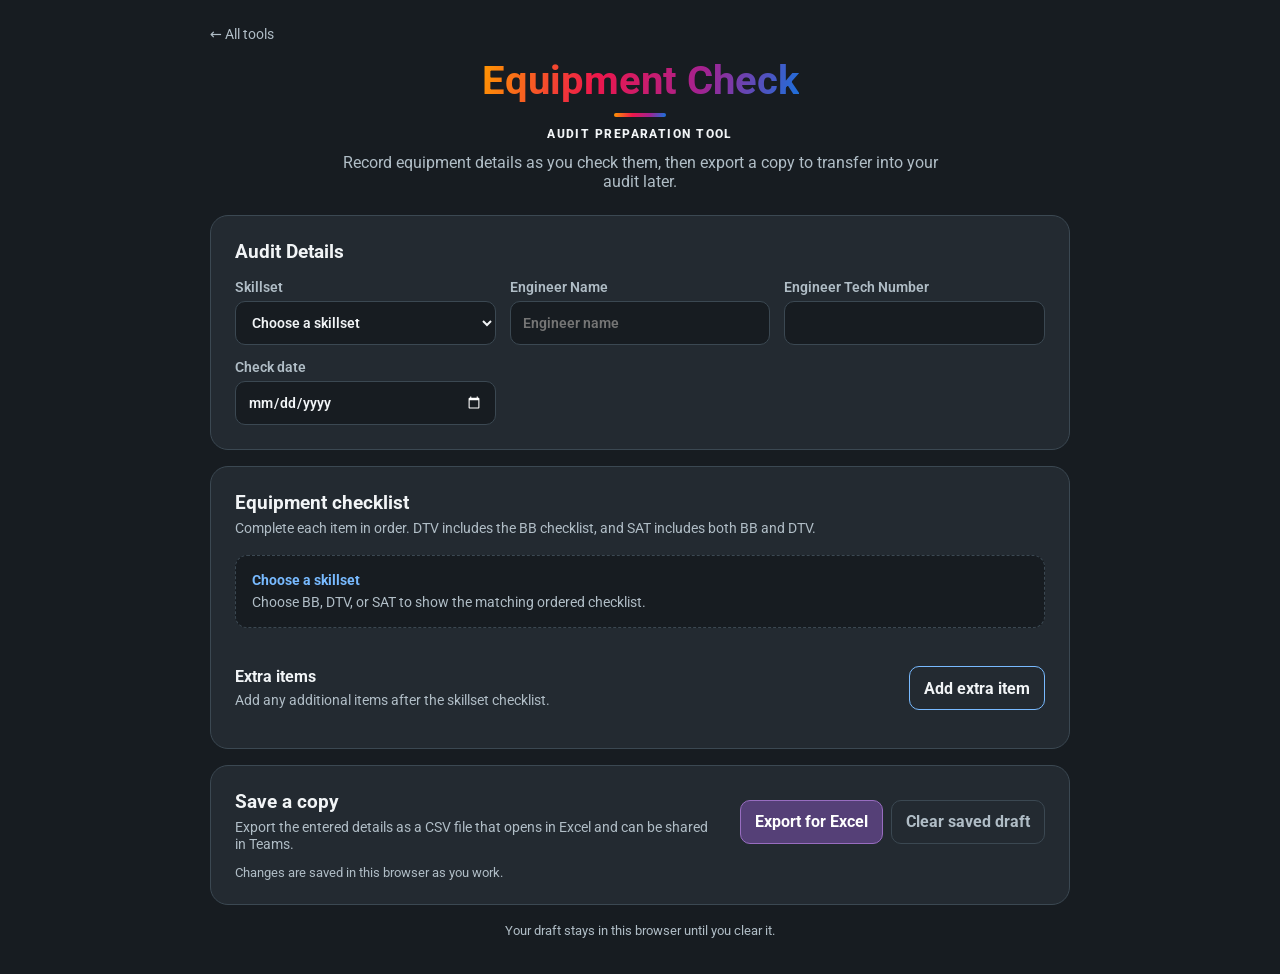
==== equipment-check/index.html @ 550df379 "box update and style update" ====
<!DOCTYPE html>
<html lang="en">
<head>
  <meta charset="utf-8">
  <meta name="viewport" content="width=device-width, initial-scale=1, viewport-fit=cover">
  <meta name="theme-color" content="#171c21">
  <meta name="description" content="Record equipment serial numbers and check dates for transfer into an audit.">
  <title>Equipment Check | Quality &amp; Safety</title>
  <link rel="stylesheet" href="https://fonts.googleapis.com/css2?family=Roboto:wght@400;600;800&display=swap">
  <link rel="stylesheet" href="../styles/platform.css">
  <link rel="stylesheet" href="css/styles.css">
  <script src="js/app.js" defer></script>
</head>
<body>
  <main class="equipment-app">
    <a class="home-link" href="../">← All tools</a>
    <header class="app-header">
      <h1>Equipment Check</h1>
      <p class="eyebrow">AUDIT PREPARATION TOOL</p>
      <p class="intro">Record equipment details as you check them, then export a copy to transfer into your audit later.</p>
    </header>

    <form id="equipment-form">
      <section class="panel" aria-labelledby="audit-details-heading">
        <h2 id="audit-details-heading">Audit Details</h2>
        <div class="details-grid">
          <label>
            Skillset
            <select id="skillset" name="skillset" required>
              <option value="">Choose a skillset</option>
              <option value="BB">BB</option>
              <option value="DTV">DTV</option>
              <option value="SAT">SAT</option>
            </select>
          </label>
          <label>
            Engineer Name
            <input id="engineer-name" name="engineer-name" type="text" autocomplete="name" placeholder="Engineer name" required>
          </label>
          <label>
            Engineer Tech Number
            <input id="engineer-tech-number" name="engineer-tech-number" type="text" inputmode="numeric" required>
          </label>
          <label>
            Check date
            <input id="check-date" name="check-date" type="date" required>
          </label>
        </div>
      </section>

      <section class="panel checklist-panel" aria-labelledby="checklist-heading">
        <div class="section-heading">
          <div>
            <h2 id="checklist-heading">Equipment checklist</h2>
            <p class="section-description">Complete each item in order. DTV includes the BB checklist, and SAT includes both BB and DTV.</p>
          </div>
        </div>
        <div class="template-note">
          <strong id="template-title">Choose a skillset</strong>
          <span id="template-message">Choose BB, DTV, or SAT to show the matching ordered checklist.</span>
        </div>
        <div id="checklist-items" class="checklist-items"></div>

        <div class="section-heading extras-heading">
          <div>
            <h3>Extra items</h3>
            <p class="section-description">Add any additional items after the skillset checklist.</p>
          </div>
          <button class="secondary-button" id="add-item" type="button">Add extra item</button>
        </div>
        <div id="extra-items" class="extra-items"></div>
      </section>

      <section class="panel export-panel" aria-labelledby="export-heading">
        <div>
          <h2 id="export-heading">Save a copy</h2>
          <p class="section-description">Export the entered details as a CSV file that opens in Excel and can be shared in Teams.</p>
        </div>
        <div class="export-actions">
          <button class="primary-button" type="button" id="export-csv">Export for Excel</button>
          <button class="text-button" type="button" id="clear-draft">Clear saved draft</button>
        </div>
        <p id="save-status" class="save-status" role="status" aria-live="polite">Changes are saved in this browser as you work.</p>
      </section>
    </form>

    <footer class="app-credit">Your draft stays in this browser until you clear it.</footer>
  </main>
</body>
</html>
---- styles/platform.css ----
/* Shared theme and base styles; load before each page's app-specific CSS. */
:root {
  color-scheme: dark;
  --bg: #171c21;
  --card: #232a31;
  --ink: #f1f4f6;
  --mute: #b0bdc6;
  --line: #3b4852;
  --brand: #73418f;
  --brand-text: #78baff;
  --brand-orange: #ff9700;
  --brand-red: #ed174b;
  --brand-purple: #a32291;
  --brand-blue: #1674df;
  --brand-gradient: linear-gradient(105deg, #ff9700 0%, #ed174b 36%, #a32291 68%, #1674df 100%);
}

* {
  box-sizing: border-box;
}

html,
body {
  margin: 0;
}

body {
  background: var(--bg);
  color: var(--ink);
  font-family: "Roboto", system-ui, -apple-system, "Segoe UI", sans-serif;
}

.home-link {
  display: inline-block;
  margin-bottom: 8px;
  color: var(--mute);
  font-size: 0.9rem;
  text-decoration: none;
}

.home-link:hover {
  color: var(--brand-text);
}

input:focus-visible,
button:focus-visible {
  outline: 3px solid var(--brand-text);
  outline-offset: 2px;
}
---- equipment-check/css/styles.css ----
.equipment-app {
  width: min(100% - 32px, 860px);
  margin: 0 auto;
  padding: 24px 0 36px;
}

.app-header {
  margin: 0 0 24px;
  text-align: center;
}

.app-header h1 {
  width: fit-content;
  margin: 8px auto;
  color: transparent;
  background: var(--brand-gradient);
  background-clip: text;
  -webkit-background-clip: text;
  font-size: clamp(1.8rem, 6vw, 2.5rem);
  line-height: 1.1;
}

.app-header h1::after {
  content: "";
  display: block;
  width: 52px;
  height: 4px;
  margin: 10px auto 0;
  background: var(--brand-gradient);
  border-radius: 999px;
}

.app-header .eyebrow {
  width: fit-content;
  margin: 10px auto 8px;
  color: var(--ink);
  font-size: 0.75rem;
  font-weight: 800;
  letter-spacing: 0.12em;
}

.app-header .intro {
  max-width: 38rem;
  margin: 12px auto 0;
  color: var(--mute);
}

.equipment-app form {
  display: grid;
  gap: 16px;
}

.panel {
  padding: clamp(16px, 4vw, 24px);
  background: var(--card);
  border: 1px solid var(--line);
  border-radius: 18px;
}

.panel h2,
.panel h3 {
  margin: 0;
  font-size: 1.2rem;
}

.panel h3 {
  font-size: 1rem;
}

.details-grid {
  display: grid;
  grid-template-columns: repeat(3, minmax(0, 1fr));
  gap: 14px;
  margin-top: 16px;
}

.details-grid label,
.item-fields label {
  display: grid;
  gap: 6px;
  min-width: 0;
  color: var(--mute);
  font-size: 0.85rem;
  font-weight: 600;
}

.details-grid input,
.details-grid select,
.item-fields input,
.item-fields textarea {
  width: 100%;
  min-width: 0;
  min-height: 44px;
  padding: 10px 12px;
  color: var(--ink);
  font: inherit;
  background: var(--bg);
  border: 1px solid var(--line);
  border-radius: 10px;
}

.details-grid input[type="date"],
.checklist-fields input[type="date"],
.item-fields input[type="date"] {
  /* Keep iOS Safari's native date controls inside their grid column. */
  display: block;
  width: 100%;
  max-width: 100%;
  min-width: 0;
  box-sizing: border-box;
  -webkit-appearance: none;
  appearance: none;
}

.item-fields textarea {
  min-height: 44px;
  resize: vertical;
}

.details-grid input:focus-visible,
.details-grid select:focus-visible,
.item-fields input:focus-visible,
.item-fields textarea:focus-visible {
  outline: 3px solid var(--brand-text);
  outline-offset: 2px;
}

.section-heading {
  display: flex;
  align-items: center;
  justify-content: space-between;
  gap: 16px;
}

.section-description {
  margin: 6px 0 0;
  color: var(--mute);
  font-size: 0.9rem;
}

.template-note {
  display: grid;
  gap: 5px;
  margin-top: 18px;
  padding: 16px;
  color: var(--mute);
  background: var(--bg);
  border: 1px dashed var(--line);
  border-radius: 12px;
  font-size: 0.9rem;
}

.template-note strong {
  color: var(--brand-text);
}

.checklist-items {
  display: grid;
  gap: 12px;
  margin-top: 14px;
}

.checklist-item {
  min-width: 0;
  padding: 16px;
  background: var(--bg);
  border: 1px solid var(--line);
  border-left: 3px solid var(--brand-blue);
  border-radius: 12px;
}

.checklist-item h3 {
  margin: 0 0 12px;
  font-size: 0.95rem;
}

.checklist-fields {
  display: grid;
  grid-template-columns: repeat(auto-fit, minmax(min(100%, 190px), 1fr));
  gap: 12px;
}

.checklist-fields label {
  display: grid;
  gap: 6px;
  min-width: 0;
  color: var(--mute);
  font-size: 0.85rem;
  font-weight: 600;
}

.checklist-fields label[hidden] {
  display: none;
}

.checklist-fields input,
.checklist-fields select,
.checklist-fields textarea {
  width: 100%;
  min-width: 0;
  min-height: 44px;
  padding: 10px 12px;
  color: var(--ink);
  font: inherit;
  background: var(--bg);
  border: 1px solid var(--line);
  border-radius: 10px;
}

.checklist-fields textarea {
  resize: vertical;
}

.checklist-fields input:focus-visible,
.checklist-fields select:focus-visible,
.checklist-fields textarea:focus-visible {
  outline: 3px solid var(--brand-text);
  outline-offset: 2px;
}

.extras-heading {
  margin-top: 24px;
}

.secondary-button,
.primary-button,
.text-button,
.remove-item {
  min-height: 44px;
  padding: 9px 14px;
  color: var(--ink);
  font: inherit;
  font-weight: 700;
  border-radius: 10px;
  cursor: pointer;
}

.secondary-button {
  flex: 0 0 auto;
  background: transparent;
  border: 1px solid var(--brand-text);
}

.secondary-button:hover {
  background: #243648;
}

.extra-items {
  display: grid;
  gap: 12px;
  margin-top: 14px;
}

.extra-item {
  padding: 16px;
  background: var(--bg);
  border: 1px solid var(--line);
  border-left: 3px solid var(--brand-purple);
  border-radius: 12px;
}

.extra-item-header {
  display: flex;
  align-items: center;
  justify-content: space-between;
  gap: 12px;
  margin-bottom: 12px;
}

.extra-item-header h4 {
  margin: 0;
  font-size: 0.95rem;
}

.remove-item {
  min-height: 36px;
  padding: 6px 10px;
  color: var(--mute);
  background: transparent;
  border: 1px solid var(--line);
}

.remove-item:hover {
  color: var(--ink);
  border-color: var(--brand-red);
}

.item-fields {
  display: grid;
  grid-template-columns: repeat(3, minmax(0, 1fr));
  gap: 12px;
}

.item-fields .notes-field {
  grid-column: 1 / -1;
}

.export-panel {
  display: grid;
  grid-template-columns: minmax(0, 1fr) auto;
  align-items: center;
  gap: 12px 20px;
}

.export-actions {
  display: flex;
  flex-wrap: wrap;
  justify-content: flex-end;
  gap: 8px;
}

.primary-button {
  color: #fff;
  background: #554077;
  border: 1px solid #986dc0;
}

.primary-button:hover {
  background: #684c8e;
}

.text-button {
  color: var(--mute);
  background: transparent;
  border: 1px solid var(--line);
}

.text-button:hover {
  color: var(--ink);
  border-color: var(--brand-text);
}

.save-status {
  grid-column: 1 / -1;
  margin: 0;
  color: var(--mute);
  font-size: 0.82rem;
}

.app-credit {
  margin-top: 18px;
  color: var(--mute);
  font-size: 0.82rem;
  text-align: center;
}

@media (max-width: 640px) {
  .equipment-app {
    width: min(100% - 24px, 860px);
    padding-top: 16px;
  }

  .details-grid,
  .item-fields {
    grid-template-columns: minmax(0, 1fr);
  }

  .item-fields .notes-field {
    grid-column: auto;
  }

  .export-panel {
    grid-template-columns: minmax(0, 1fr);
  }

  .export-actions {
    justify-content: stretch;
  }

  .export-actions button {
    flex: 1 1 auto;
  }

  .extras-heading {
    align-items: flex-start;
  }
}

@media (prefers-reduced-motion: reduce) {
  *,
  *::before,
  *::after {
    scroll-behavior: auto !important;
    transition-duration: 0.01ms !important;
  }
}
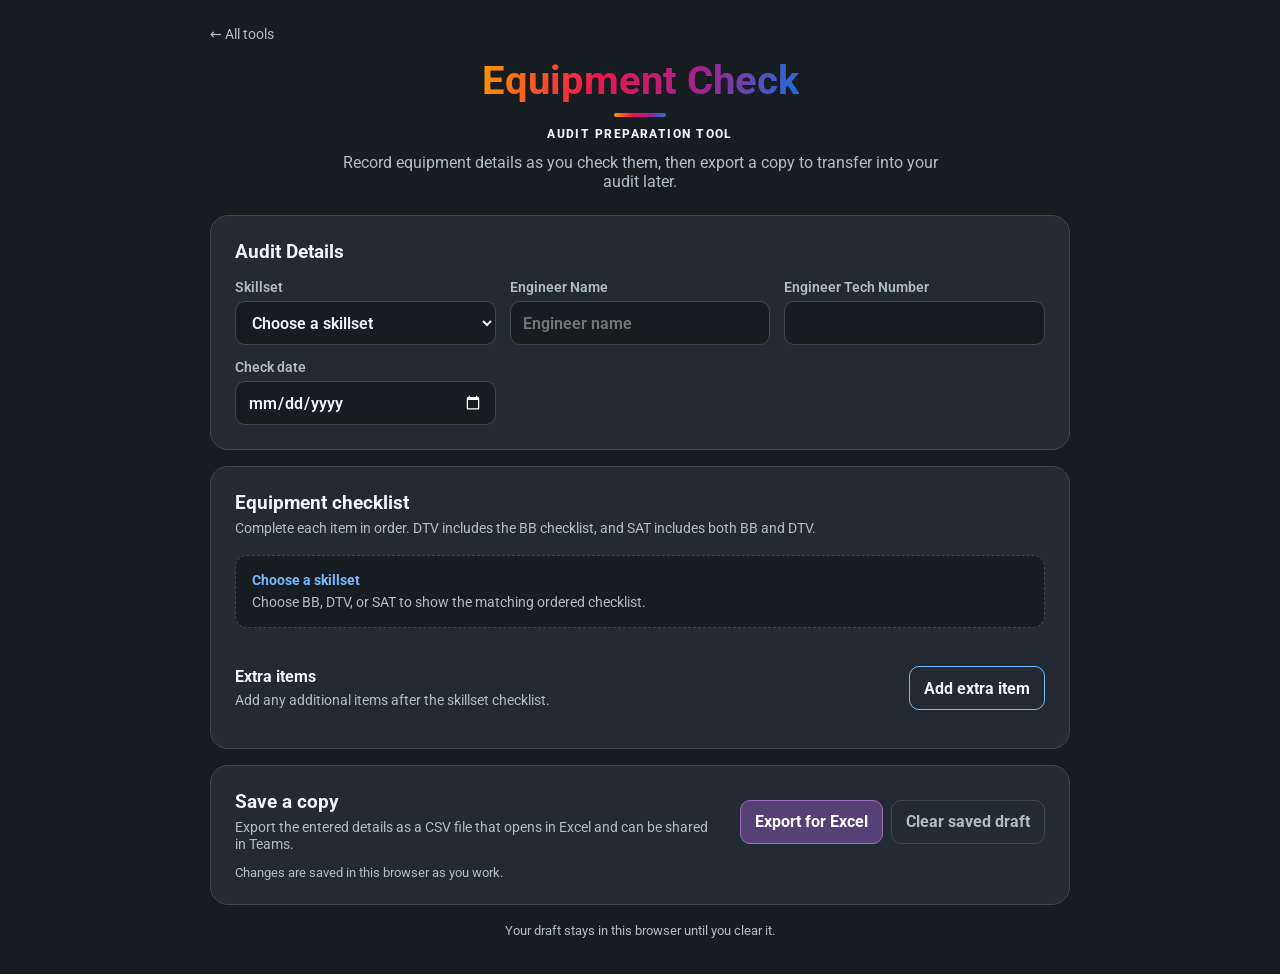
==== commit 5f89f063: "font size: 16px;" ====
--- a/equipment-check/index.html
+++ b/equipment-check/index.html
@@ -39,7 +39,7 @@
           </label>
           <label>
             Engineer Tech Number
-            <input id="engineer-tech-number" name="engineer-tech-number" type="text" inputmode="numeric" required>
+            <input id="engineer-tech-number" name="engineer-tech-number" type="text" autocomplete="off" required>
           </label>
           <label>
             Check date
--- a/equipment-check/css/styles.css
+++ b/equipment-check/css/styles.css
@@ -207,6 +207,16 @@
   border-radius: 10px;
 }
 
+.details-grid input,
+.details-grid select,
+.item-fields input,
+.item-fields textarea,
+.checklist-fields input,
+.checklist-fields select,
+.checklist-fields textarea {
+  font-size: 16px;
+}
+
 .checklist-fields textarea {
   resize: vertical;
 }
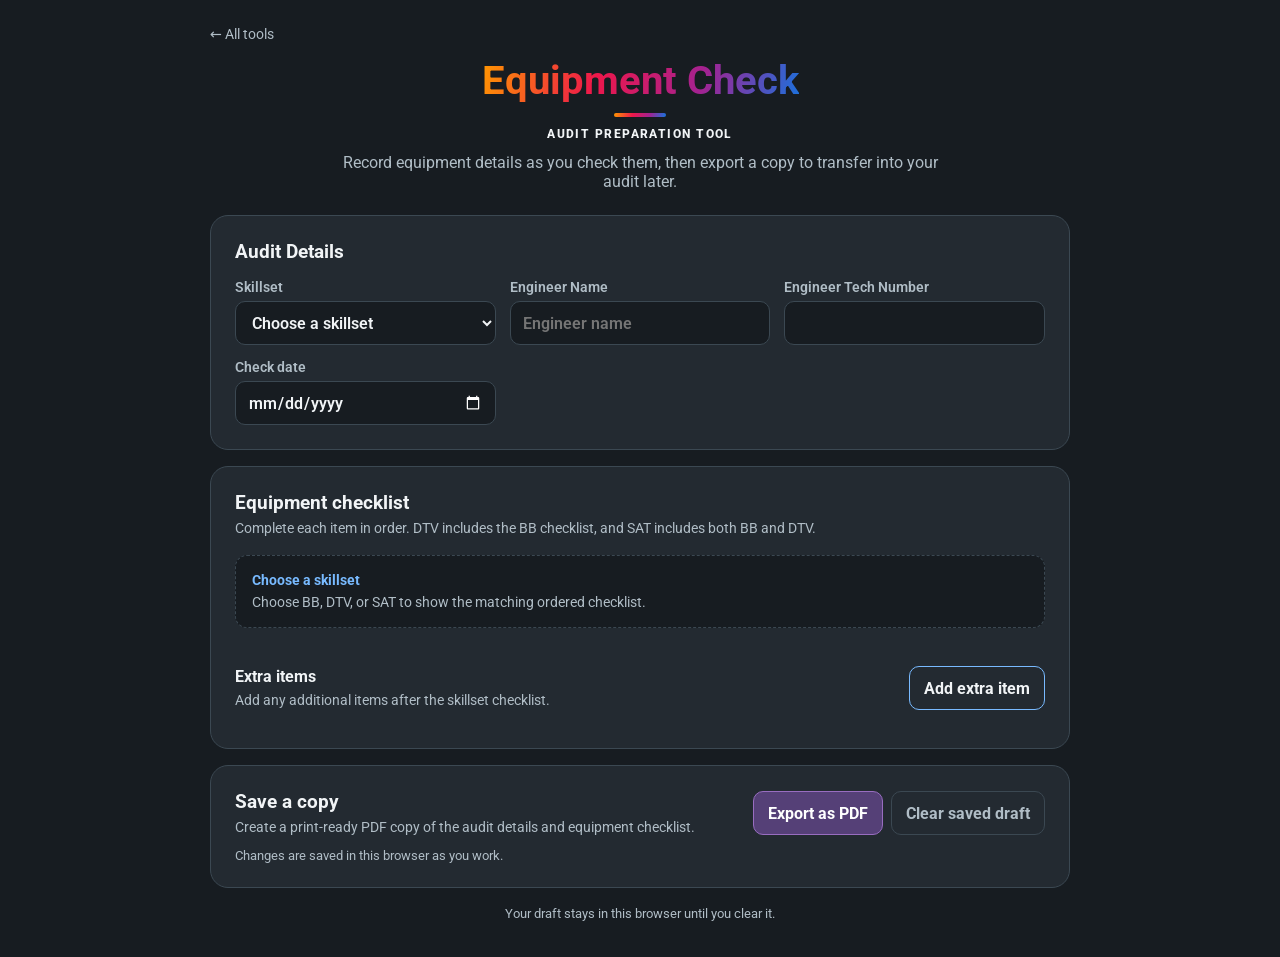
==== commit a6b26c2a: "pdf" ====
--- a/equipment-check/index.html
+++ b/equipment-check/index.html
@@ -74,16 +74,31 @@
       <section class="panel export-panel" aria-labelledby="export-heading">
         <div>
           <h2 id="export-heading">Save a copy</h2>
-          <p class="section-description">Export the entered details as a CSV file that opens in Excel and can be shared in Teams.</p>
+          <p class="section-description">Create a print-ready PDF copy of the audit details and equipment checklist.</p>
         </div>
         <div class="export-actions">
-          <button class="primary-button" type="button" id="export-csv">Export for Excel</button>
+          <button class="primary-button" type="button" id="export-pdf">Export as PDF</button>
           <button class="text-button" type="button" id="clear-draft">Clear saved draft</button>
         </div>
         <p id="save-status" class="save-status" role="status" aria-live="polite">Changes are saved in this browser as you work.</p>
       </section>
     </form>
 
+    <section id="print-report" class="print-report" aria-labelledby="print-report-title" hidden>
+      <h1 id="print-report-title">Equipment Check Audit</h1>
+      <dl id="print-audit-details" class="print-audit-details"></dl>
+      <h2>Equipment checklist</h2>
+      <table class="print-checklist">
+        <thead>
+          <tr>
+            <th scope="col">Equipment item</th>
+            <th scope="col">Check details</th>
+          </tr>
+        </thead>
+        <tbody id="print-checklist-items"></tbody>
+      </table>
+    </section>
+
     <footer class="app-credit">Your draft stays in this browser until you clear it.</footer>
   </main>
 </body>
--- a/equipment-check/css/styles.css
+++ b/equipment-check/css/styles.css
@@ -394,3 +394,88 @@
     transition-duration: 0.01ms !important;
   }
 }
+
+@media print {
+  @page {
+    margin: 14mm;
+  }
+
+  body {
+    color: #111;
+    background: #fff;
+    font: 10pt/1.4 Arial, sans-serif;
+  }
+
+  .equipment-app {
+    width: 100%;
+    margin: 0;
+    padding: 0;
+  }
+
+  .home-link,
+  .app-header,
+  #equipment-form,
+  .app-credit {
+    display: none !important;
+  }
+
+  .print-report,
+  .print-report[hidden] {
+    display: block !important;
+  }
+
+  .print-report h1 {
+    margin: 0 0 18px;
+    color: #111;
+    font-size: 20pt;
+  }
+
+  .print-report h2 {
+    margin: 22px 0 8px;
+    color: #111;
+    font-size: 14pt;
+  }
+
+  .print-audit-details {
+    display: grid;
+    grid-template-columns: max-content 1fr;
+    gap: 5px 16px;
+    margin: 0;
+  }
+
+  .print-audit-details dt {
+    font-weight: 700;
+  }
+
+  .print-audit-details dd {
+    margin: 0;
+  }
+
+  .print-checklist {
+    width: 100%;
+    border-collapse: collapse;
+    table-layout: fixed;
+  }
+
+  .print-checklist th,
+  .print-checklist td {
+    padding: 6px 8px;
+    border: 1px solid #999;
+    color: #111;
+    text-align: left;
+    vertical-align: top;
+    overflow-wrap: anywhere;
+  }
+
+  .print-checklist thead {
+    display: table-header-group;
+  }
+
+  .print-checklist tr {
+    break-inside: avoid;
+  }
+
+  .print-checklist th:first-child {
+    width: 38%;
+  }
+}
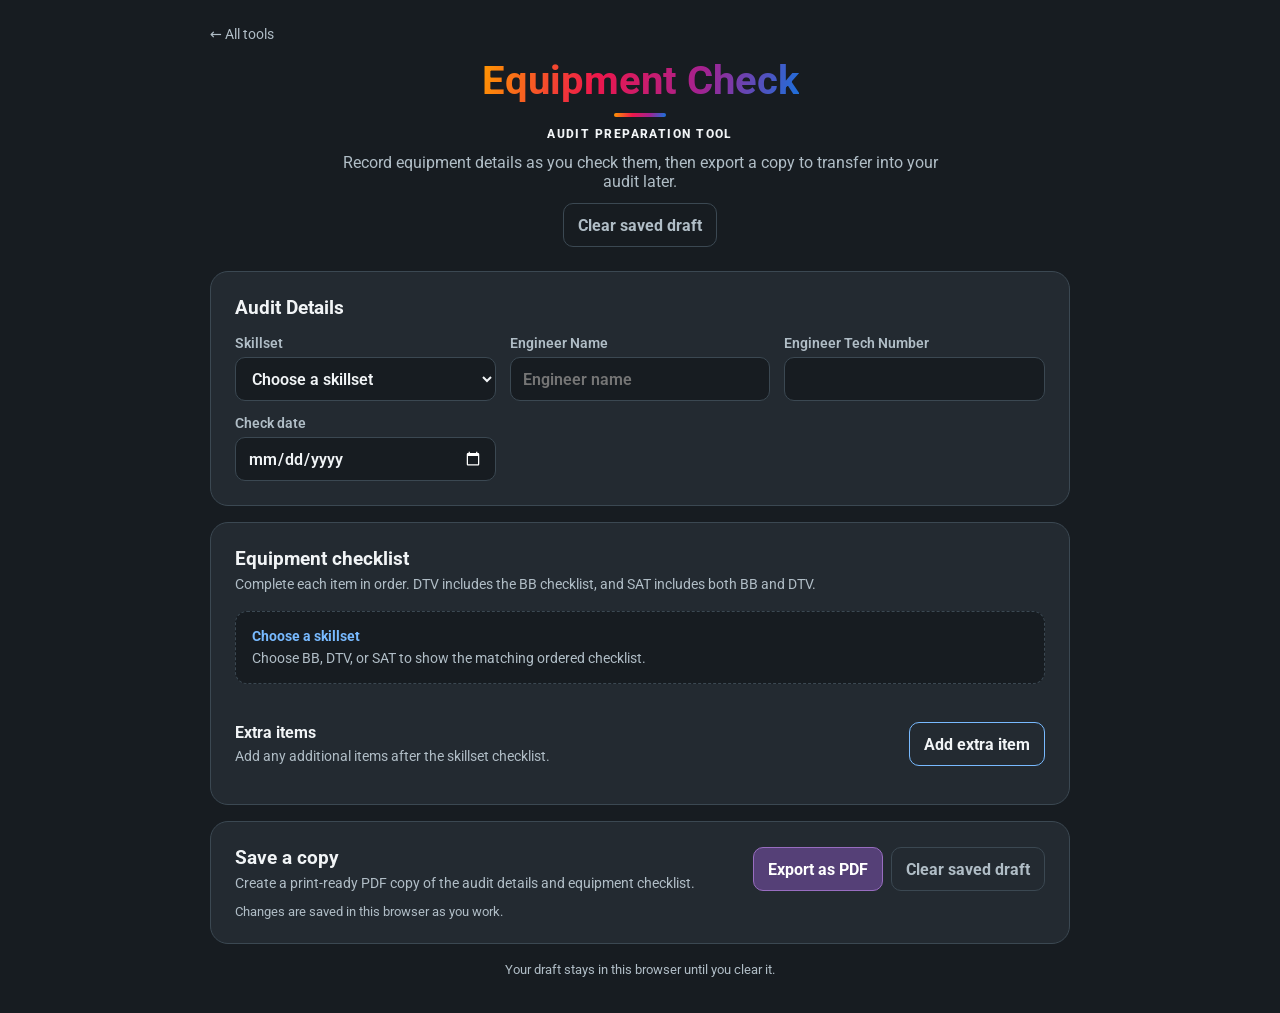
==== commit 196ae459: "button added" ====
--- a/equipment-check/index.html
+++ b/equipment-check/index.html
@@ -18,6 +18,7 @@
       <h1>Equipment Check</h1>
       <p class="eyebrow">AUDIT PREPARATION TOOL</p>
       <p class="intro">Record equipment details as you check them, then export a copy to transfer into your audit later.</p>
+      <button class="text-button clear-draft-top" type="button" data-clear-draft>Clear saved draft</button>
     </header>
 
     <form id="equipment-form">
@@ -78,21 +79,26 @@
         </div>
         <div class="export-actions">
           <button class="primary-button" type="button" id="export-pdf">Export as PDF</button>
-          <button class="text-button" type="button" id="clear-draft">Clear saved draft</button>
+          <button class="text-button" type="button" data-clear-draft>Clear saved draft</button>
         </div>
         <p id="save-status" class="save-status" role="status" aria-live="polite">Changes are saved in this browser as you work.</p>
       </section>
     </form>
 
     <section id="print-report" class="print-report" aria-labelledby="print-report-title" hidden>
-      <h1 id="print-report-title">Equipment Check Audit</h1>
+      <header class="print-report-header">
+        <p class="print-report-eyebrow">QUALITY &amp; SAFETY · AUDIT RECORD</p>
+        <h1 id="print-report-title">Equipment Check</h1>
+        <p class="print-report-subtitle">Completed equipment inspection record</p>
+      </header>
+      <h2 class="print-section-title">Audit details</h2>
       <dl id="print-audit-details" class="print-audit-details"></dl>
-      <h2>Equipment checklist</h2>
+      <h2 class="print-section-title">Equipment checklist</h2>
       <table class="print-checklist">
         <thead>
           <tr>
             <th scope="col">Equipment item</th>
-            <th scope="col">Check details</th>
+            <th scope="col">Recorded details</th>
           </tr>
         </thead>
         <tbody id="print-checklist-items"></tbody>
--- a/equipment-check/css/styles.css
+++ b/equipment-check/css/styles.css
@@ -43,6 +43,10 @@
   max-width: 38rem;
   margin: 12px auto 0;
   color: var(--mute);
+}
+
+.clear-draft-top {
+  margin-top: 12px;
 }
 
 .equipment-app form {
@@ -397,13 +401,16 @@
 
 @media print {
   @page {
-    margin: 14mm;
+    size: A4 portrait;
+    margin: 14mm 13mm 16mm;
   }
 
   body {
     color: #111;
     background: #fff;
-    font: 10pt/1.4 Arial, sans-serif;
+    font: 9.5pt/1.4 Arial, sans-serif;
+    -webkit-print-color-adjust: exact;
+    print-color-adjust: exact;
   }
 
   .equipment-app {
@@ -425,30 +432,60 @@
   }
 
   .print-report h1 {
-    margin: 0 0 18px;
-    color: #111;
-    font-size: 20pt;
-  }
-
-  .print-report h2 {
-    margin: 22px 0 8px;
-    color: #111;
-    font-size: 14pt;
+    margin: 0;
+    color: #142432;
+    font-size: 25pt;
+    line-height: 1.1;
+  }
+
+  .print-report-header {
+    margin-bottom: 20px;
+    padding-bottom: 14px;
+    border-bottom: 3px solid #1674df;
+  }
+
+  .print-report-eyebrow {
+    margin: 0 0 6px;
+    color: #315a7d;
+    font-size: 8pt;
+    font-weight: 700;
+    letter-spacing: 0.12em;
+  }
+
+  .print-report-subtitle {
+    margin: 6px 0 0;
+    color: #53616c;
+    font-size: 10pt;
+  }
+
+  .print-report .print-section-title {
+    margin: 18px 0 8px;
+    padding-bottom: 5px;
+    color: #142432;
+    border-bottom: 1px solid #b8c5ce;
+    font-size: 13pt;
   }
 
   .print-audit-details {
     display: grid;
-    grid-template-columns: max-content 1fr;
-    gap: 5px 16px;
+    grid-template-columns: repeat(2, minmax(0, 1fr));
+    gap: 0 18px;
     margin: 0;
   }
 
   .print-audit-details dt {
+    margin-top: 8px;
+    color: #53616c;
+    font-size: 8pt;
     font-weight: 700;
+    text-transform: uppercase;
   }
 
   .print-audit-details dd {
-    margin: 0;
+    margin: 1px 0 0;
+    color: #111;
+    font-size: 10pt;
+    font-weight: 600;
   }
 
   .print-checklist {
@@ -459,8 +496,8 @@
 
   .print-checklist th,
   .print-checklist td {
-    padding: 6px 8px;
-    border: 1px solid #999;
+    padding: 7px 8px;
+    border: 1px solid #c5cdd3;
     color: #111;
     text-align: left;
     vertical-align: top;
@@ -469,6 +506,18 @@
 
   .print-checklist thead {
     display: table-header-group;
+    background: #eaf1f6;
+  }
+
+  .print-checklist thead th {
+    color: #142432;
+    font-size: 8pt;
+    text-transform: uppercase;
+    letter-spacing: 0.04em;
+  }
+
+  .print-checklist tbody tr:nth-child(even) {
+    background: #f5f7f8;
   }
 
   .print-checklist tr {
@@ -477,5 +526,19 @@
 
   .print-checklist th:first-child {
     width: 38%;
-  }
-}
+    font-weight: 700;
+  }
+
+  .print-checklist-detail + .print-checklist-detail {
+    margin-top: 5px;
+  }
+
+  .print-checklist-detail {
+    display: block;
+    line-height: 1.5;
+  }
+
+  .print-checklist-detail strong {
+    color: #344b5c;
+  }
+}
